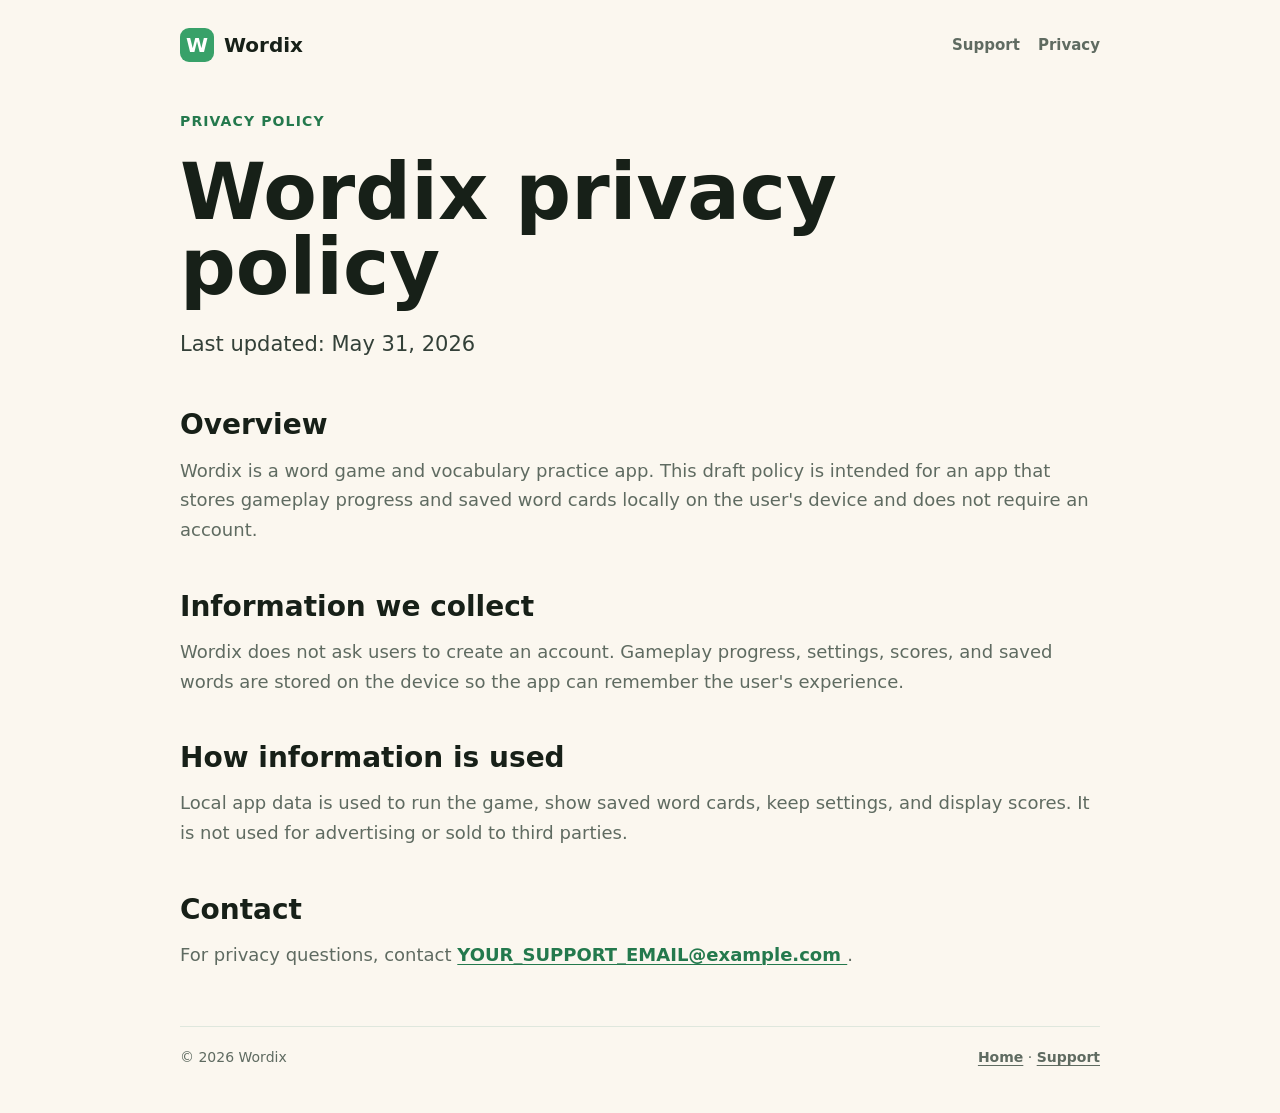
==== docs/privacy.html @ 248c31a6 "Create template support website" ====
<!doctype html>
<html lang="en">
  <head>
    <meta charset="utf-8" />
    <meta name="viewport" content="width=device-width, initial-scale=1" />
    <title>Wordix Privacy Policy</title>
    <meta
      name="description"
      content="Privacy policy for Wordix, a multilingual word game and vocabulary practice app." />
    <link rel="stylesheet" href="./styles.css" />
  </head>
  <body>
    <main class="page">
      <nav class="nav" aria-label="Main navigation">
        <a class="brand" href="./">
          <span class="mark" aria-hidden="true">W</span>
          Wordix
        </a>
        <div class="links">
          <a href="./support.html">Support</a>
          <a href="./privacy.html">Privacy</a>
        </div>
      </nav>

      <section class="hero">
        <p class="eyebrow">Privacy Policy</p>
        <h1>Wordix privacy policy</h1>
        <p class="lead">Last updated: May 31, 2026</p>
      </section>

      <section class="section">
        <h2>Overview</h2>
        <p>
          Wordix is a word game and vocabulary practice app. This draft policy is intended for an
          app that stores gameplay progress and saved word cards locally on the user's device and
          does not require an account.
        </p>
      </section>

      <section class="section">
        <h2>Information we collect</h2>
        <p>
          Wordix does not ask users to create an account. Gameplay progress, settings, scores, and
          saved words are stored on the device so the app can remember the user's experience.
        </p>
      </section>

      <section class="section">
        <h2>How information is used</h2>
        <p>
          Local app data is used to run the game, show saved word cards, keep settings, and display
          scores. It is not used for advertising or sold to third parties.
        </p>
      </section>

      <section class="section">
        <h2>Contact</h2>
        <p>
          For privacy questions, contact
          <a href="mailto:YOUR_SUPPORT_EMAIL@example.com"> YOUR_SUPPORT_EMAIL@example.com </a>.
        </p>
      </section>

      <footer class="footer">
        <span>© 2026 Wordix</span>
        <span> <a href="./">Home</a> · <a href="./support.html">Support</a> </span>
      </footer>
    </main>
  </body>
</html>
---- docs/styles.css ----
:root {
  color-scheme: light;
  --bg: #fbf7ef;
  --panel: #ffffff;
  --text: #172018;
  --muted: #5f6b61;
  --green: #38a169;
  --green-dark: #24794d;
  --line: #dfe7dd;
  --gold: #f0b94f;
}

* {
  box-sizing: border-box;
}

html {
  font-family:
    Inter,
    ui-sans-serif,
    system-ui,
    -apple-system,
    BlinkMacSystemFont,
    'Segoe UI',
    sans-serif;
  background: var(--bg);
  color: var(--text);
}

body {
  margin: 0;
  min-height: 100vh;
}

a {
  color: var(--green-dark);
  font-weight: 700;
  text-decoration-thickness: 0.08em;
  text-underline-offset: 0.18em;
}

.page {
  width: min(100%, 960px);
  margin: 0 auto;
  padding: 28px 20px 48px;
}

.nav {
  display: flex;
  align-items: center;
  justify-content: space-between;
  gap: 18px;
  margin-bottom: 48px;
}

.brand {
  display: inline-flex;
  align-items: center;
  gap: 10px;
  color: var(--text);
  font-size: 20px;
  font-weight: 800;
  text-decoration: none;
}

.mark {
  display: grid;
  width: 34px;
  height: 34px;
  place-items: center;
  border-radius: 9px;
  background: var(--green);
  color: #fff;
  font-size: 20px;
  font-weight: 900;
}

.links {
  display: flex;
  align-items: center;
  gap: 18px;
  flex-wrap: wrap;
}

.links a {
  color: var(--muted);
  font-size: 15px;
  text-decoration: none;
}

.hero {
  display: grid;
  gap: 22px;
  margin-bottom: 48px;
}

.eyebrow {
  margin: 0;
  color: var(--green-dark);
  font-size: 14px;
  font-weight: 800;
  letter-spacing: 0.08em;
  text-transform: uppercase;
}

h1 {
  max-width: 760px;
  margin: 0;
  font-size: clamp(42px, 8vw, 78px);
  line-height: 0.96;
  letter-spacing: 0;
}

h2 {
  margin: 0 0 14px;
  font-size: 28px;
  line-height: 1.15;
}

h3 {
  margin: 0 0 8px;
  font-size: 18px;
}

p {
  margin: 0;
  color: var(--muted);
  font-size: 18px;
  line-height: 1.65;
}

.lead {
  max-width: 660px;
  color: #334038;
  font-size: 21px;
}

.actions {
  display: flex;
  align-items: center;
  gap: 14px;
  flex-wrap: wrap;
  margin-top: 6px;
}

.button {
  display: inline-flex;
  min-height: 46px;
  align-items: center;
  justify-content: center;
  border-radius: 10px;
  background: var(--green);
  color: #fff;
  padding: 0 18px;
  font-size: 16px;
  font-weight: 800;
  text-decoration: none;
}

.secondary {
  background: transparent;
  color: var(--green-dark);
  box-shadow: inset 0 0 0 1.5px var(--green);
}

.grid {
  display: grid;
  grid-template-columns: repeat(3, minmax(0, 1fr));
  gap: 14px;
  margin: 30px 0 52px;
}

.card {
  min-height: 170px;
  border: 1px solid var(--line);
  border-radius: 12px;
  background: var(--panel);
  padding: 20px;
}

.card p {
  font-size: 16px;
}

.section {
  margin: 46px 0;
}

.list {
  display: grid;
  gap: 12px;
  margin: 18px 0 0;
  padding: 0;
  list-style: none;
}

.list li {
  border-left: 4px solid var(--gold);
  padding: 4px 0 4px 14px;
  color: var(--muted);
  font-size: 17px;
  line-height: 1.55;
}

.support-box {
  border: 1px solid var(--line);
  border-radius: 12px;
  background: var(--panel);
  padding: 22px;
}

.support-box p + p {
  margin-top: 12px;
}

.footer {
  display: flex;
  justify-content: space-between;
  gap: 16px;
  border-top: 1px solid var(--line);
  margin-top: 56px;
  padding-top: 22px;
  color: var(--muted);
  font-size: 14px;
  flex-wrap: wrap;
}

.footer a {
  color: var(--muted);
  font-size: 14px;
}

@media (max-width: 720px) {
  .page {
    padding: 20px 16px 38px;
  }

  .nav {
    align-items: flex-start;
    flex-direction: column;
    margin-bottom: 36px;
  }

  .grid {
    grid-template-columns: 1fr;
  }

  p,
  .lead {
    font-size: 17px;
  }
}
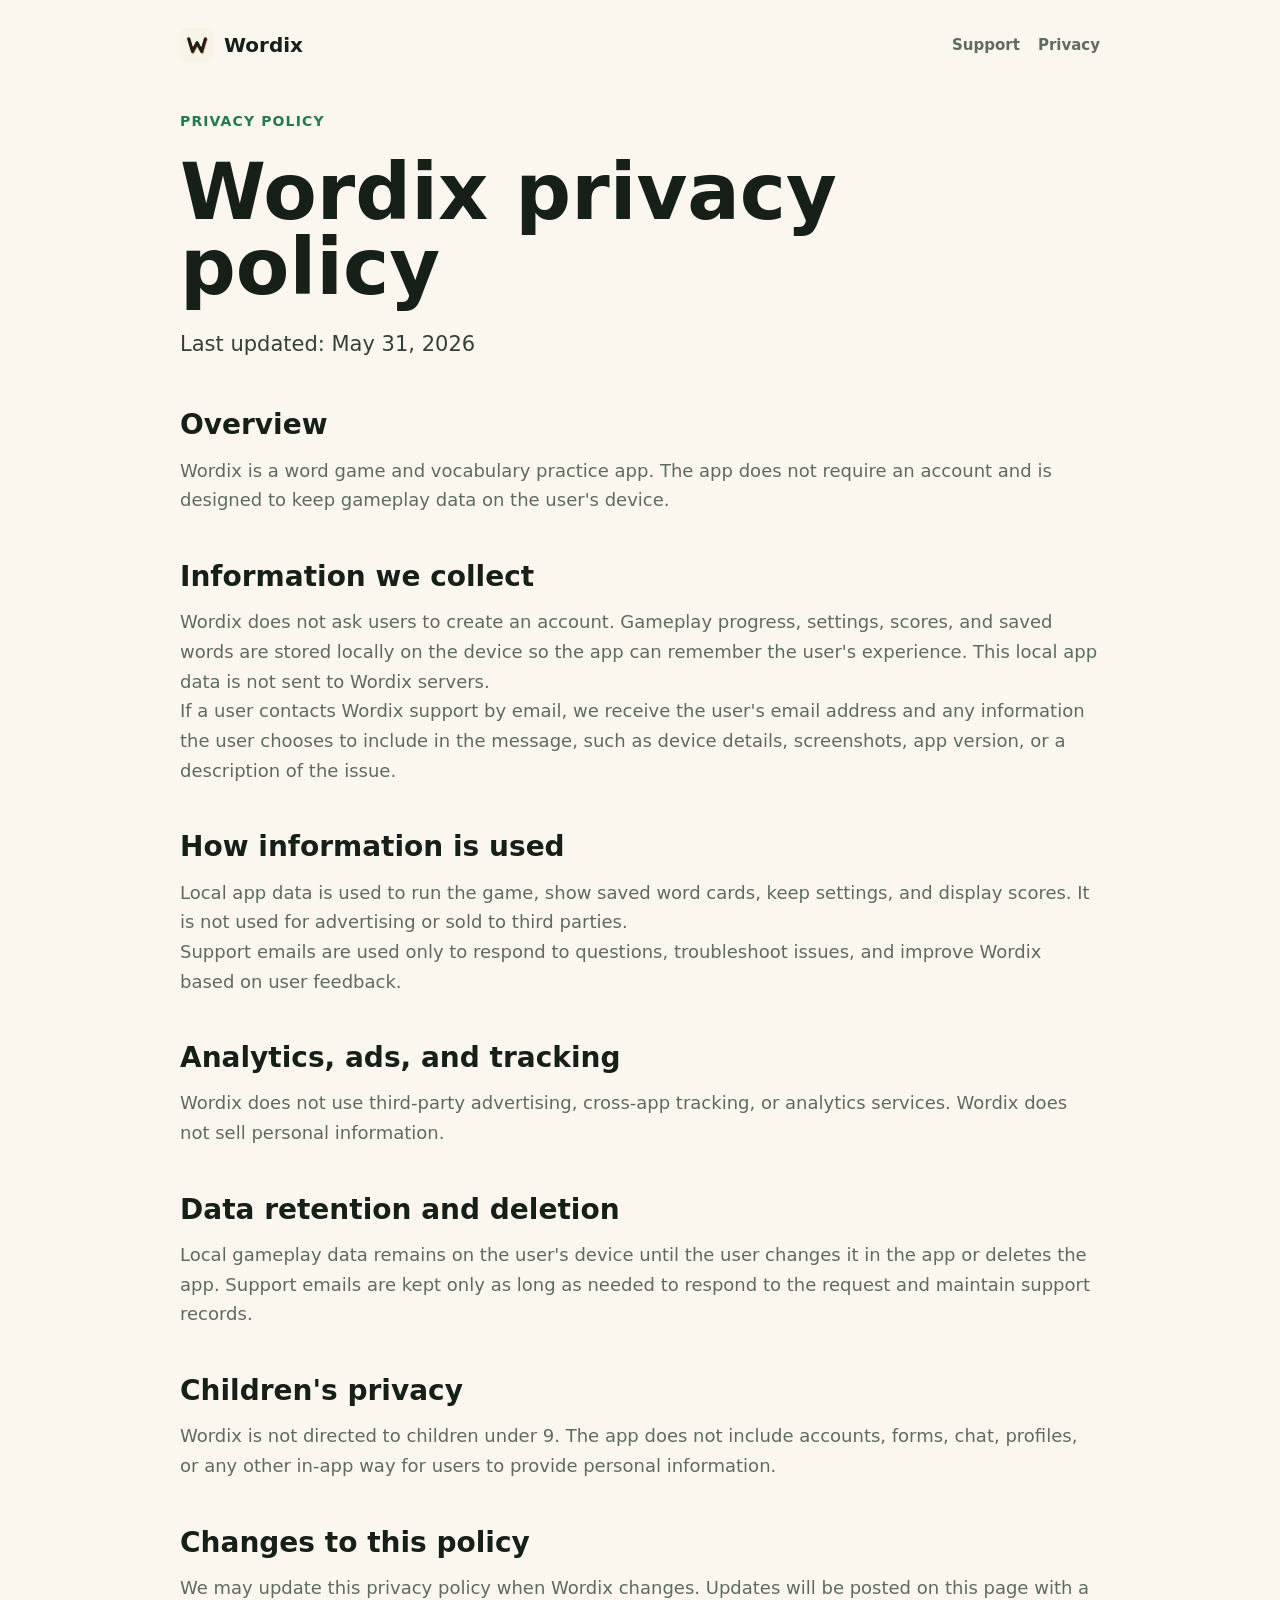
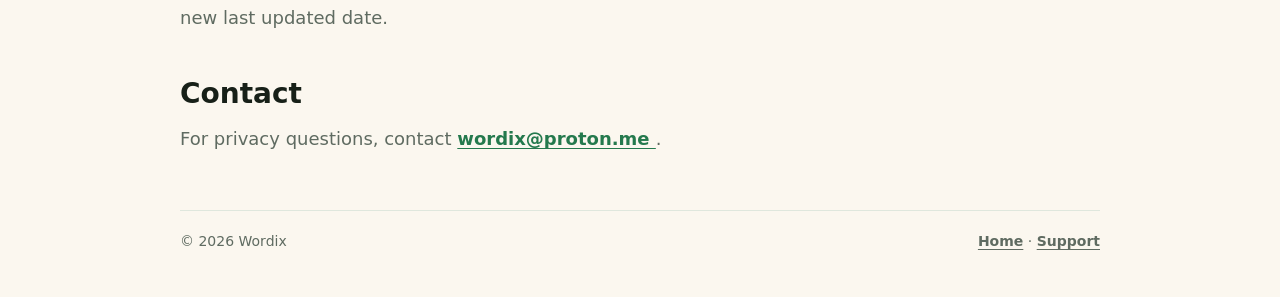
==== commit 03c96d57: "Update links and policy" ====
--- a/docs/privacy.html
+++ b/docs/privacy.html
@@ -7,13 +7,14 @@
     <meta
       name="description"
       content="Privacy policy for Wordix, a multilingual word game and vocabulary practice app." />
+    <link rel="icon" href="./icon.png" />
     <link rel="stylesheet" href="./styles.css" />
   </head>
   <body>
     <main class="page">
       <nav class="nav" aria-label="Main navigation">
         <a class="brand" href="./">
-          <span class="mark" aria-hidden="true">W</span>
+          <img class="mark" src="./icon.png" alt="" aria-hidden="true" />
           Wordix
         </a>
         <div class="links">
@@ -31,9 +32,8 @@
       <section class="section">
         <h2>Overview</h2>
         <p>
-          Wordix is a word game and vocabulary practice app. This draft policy is intended for an
-          app that stores gameplay progress and saved word cards locally on the user's device and
-          does not require an account.
+          Wordix is a word game and vocabulary practice app. The app does not require an account
+          and is designed to keep gameplay data on the user's device.
         </p>
       </section>
 
@@ -41,7 +41,13 @@
         <h2>Information we collect</h2>
         <p>
           Wordix does not ask users to create an account. Gameplay progress, settings, scores, and
-          saved words are stored on the device so the app can remember the user's experience.
+          saved words are stored locally on the device so the app can remember the user's
+          experience. This local app data is not sent to Wordix servers.
+        </p>
+        <p>
+          If a user contacts Wordix support by email, we receive the user's email address and any
+          information the user chooses to include in the message, such as device details,
+          screenshots, app version, or a description of the issue.
         </p>
       </section>
 
@@ -51,13 +57,50 @@
           Local app data is used to run the game, show saved word cards, keep settings, and display
           scores. It is not used for advertising or sold to third parties.
         </p>
+        <p>
+          Support emails are used only to respond to questions, troubleshoot issues, and improve
+          Wordix based on user feedback.
+        </p>
+      </section>
+
+      <section class="section">
+        <h2>Analytics, ads, and tracking</h2>
+        <p>
+          Wordix does not use third-party advertising, cross-app tracking, or analytics services.
+          Wordix does not sell personal information.
+        </p>
+      </section>
+
+      <section class="section">
+        <h2>Data retention and deletion</h2>
+        <p>
+          Local gameplay data remains on the user's device until the user changes it in the app or
+          deletes the app. Support emails are kept only as long as needed to respond to the request
+          and maintain support records.
+        </p>
+      </section>
+
+      <section class="section">
+        <h2>Children's privacy</h2>
+        <p>
+          Wordix is not directed to children under 9. The app does not include accounts, forms,
+          chat, profiles, or any other in-app way for users to provide personal information.
+        </p>
+      </section>
+
+      <section class="section">
+        <h2>Changes to this policy</h2>
+        <p>
+          We may update this privacy policy when Wordix changes. Updates will be posted on this
+          page with a new last updated date.
+        </p>
       </section>
 
       <section class="section">
         <h2>Contact</h2>
         <p>
           For privacy questions, contact
-          <a href="mailto:YOUR_SUPPORT_EMAIL@example.com"> YOUR_SUPPORT_EMAIL@example.com </a>.
+          <a href="mailto:wordix@proton.me"> wordix@proton.me </a>.
         </p>
       </section>
 
--- a/docs/styles.css
+++ b/docs/styles.css
@@ -64,15 +64,11 @@
 }
 
 .mark {
-  display: grid;
   width: 34px;
   height: 34px;
-  place-items: center;
-  border-radius: 9px;
-  background: var(--green);
-  color: #fff;
-  font-size: 20px;
-  font-weight: 900;
+  display: block;
+  border-radius: 8px;
+  object-fit: cover;
 }
 
 .links {
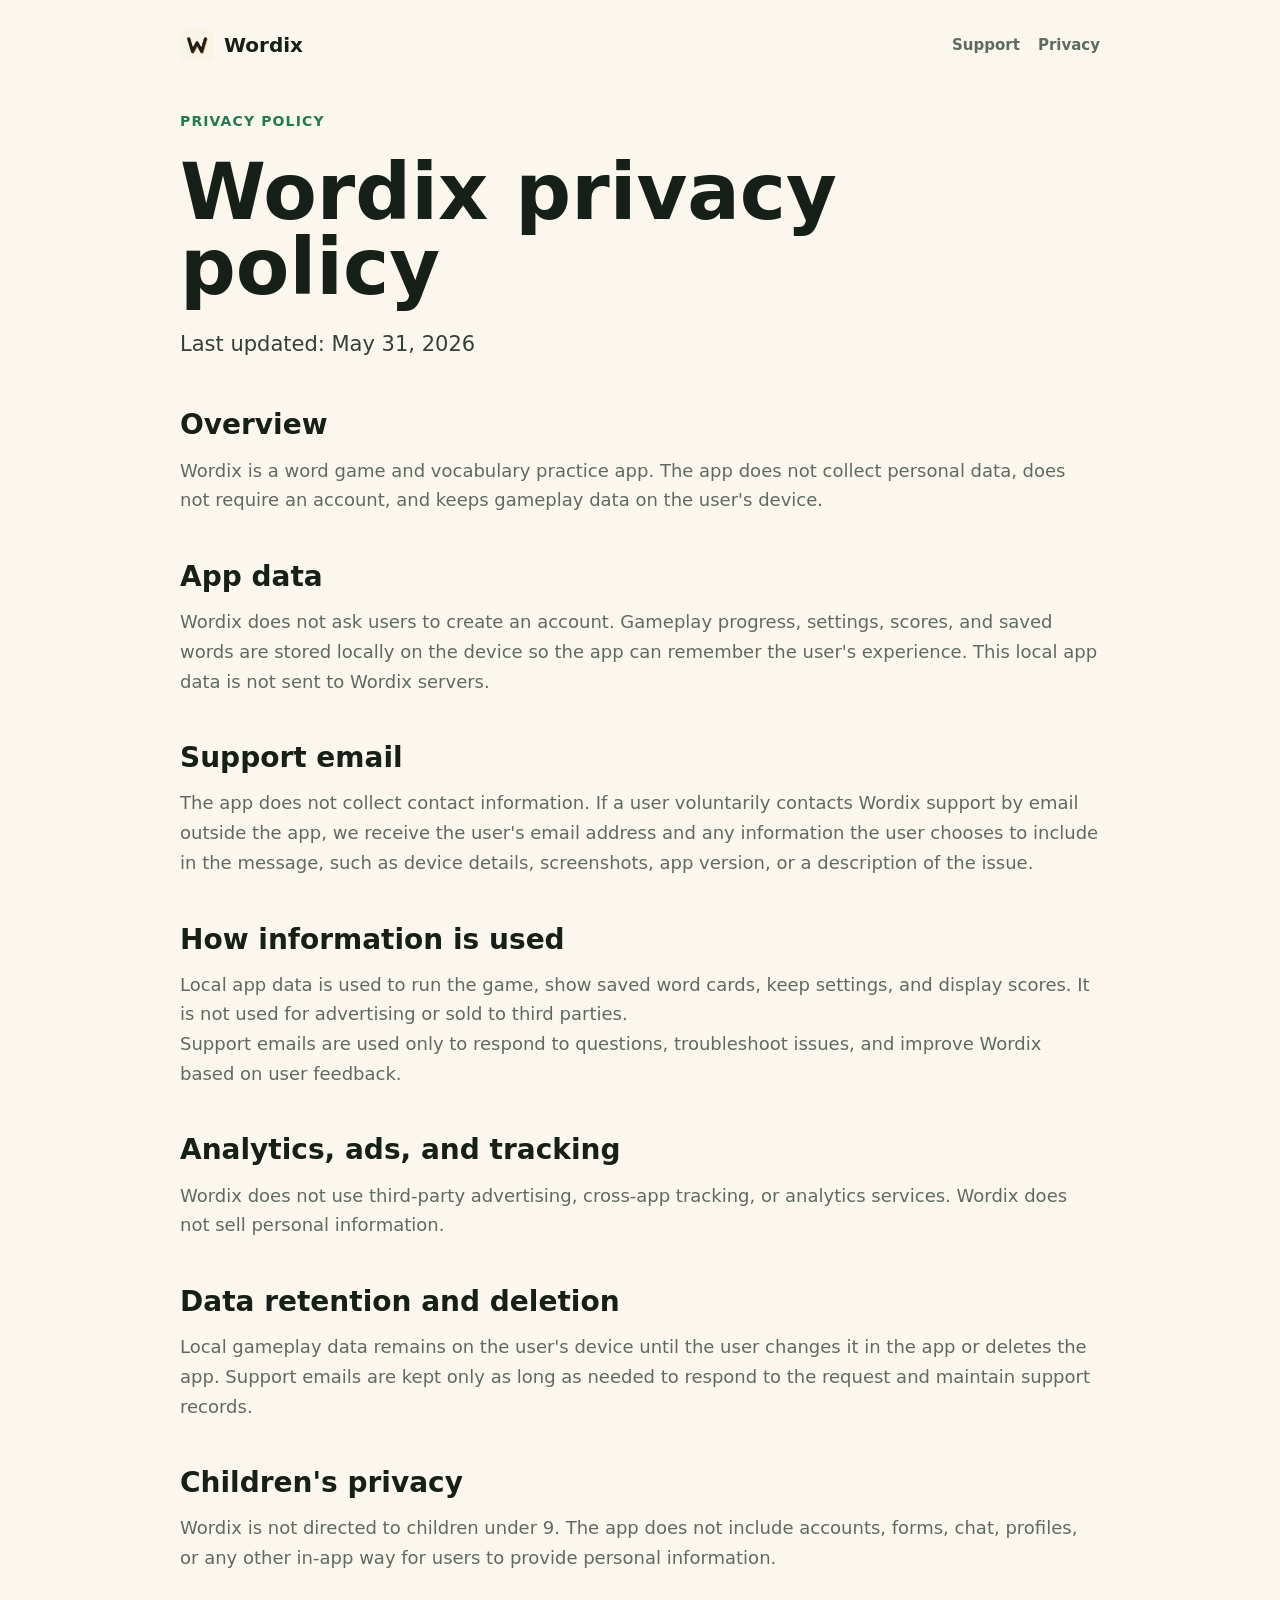
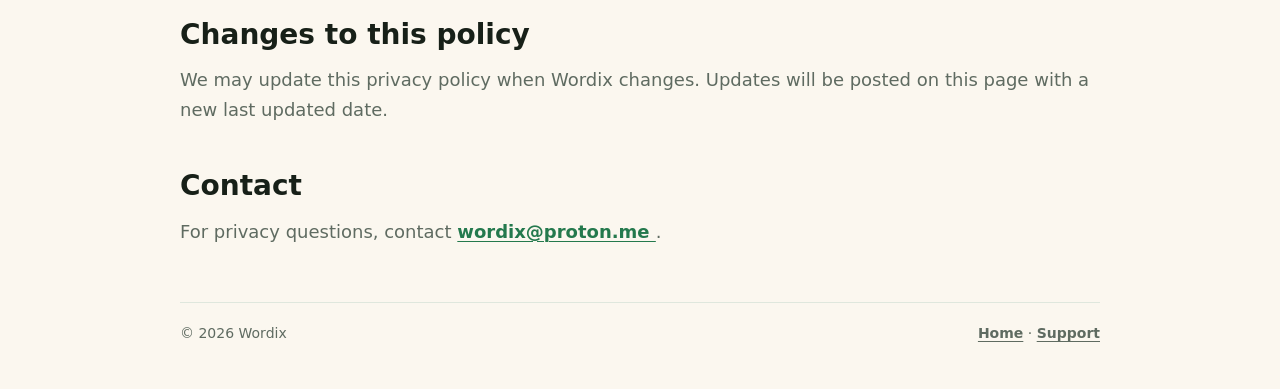
==== commit 6af054e9: "Update policy" ====
--- a/docs/privacy.html
+++ b/docs/privacy.html
@@ -32,22 +32,27 @@
       <section class="section">
         <h2>Overview</h2>
         <p>
-          Wordix is a word game and vocabulary practice app. The app does not require an account
-          and is designed to keep gameplay data on the user's device.
+          Wordix is a word game and vocabulary practice app. The app does not collect personal
+          data, does not require an account, and keeps gameplay data on the user's device.
         </p>
       </section>
 
       <section class="section">
-        <h2>Information we collect</h2>
+        <h2>App data</h2>
         <p>
           Wordix does not ask users to create an account. Gameplay progress, settings, scores, and
           saved words are stored locally on the device so the app can remember the user's
           experience. This local app data is not sent to Wordix servers.
         </p>
+      </section>
+
+      <section class="section">
+        <h2>Support email</h2>
         <p>
-          If a user contacts Wordix support by email, we receive the user's email address and any
-          information the user chooses to include in the message, such as device details,
-          screenshots, app version, or a description of the issue.
+          The app does not collect contact information. If a user voluntarily contacts Wordix
+          support by email outside the app, we receive the user's email address and any information
+          the user chooses to include in the message, such as device details, screenshots, app
+          version, or a description of the issue.
         </p>
       </section>
 
